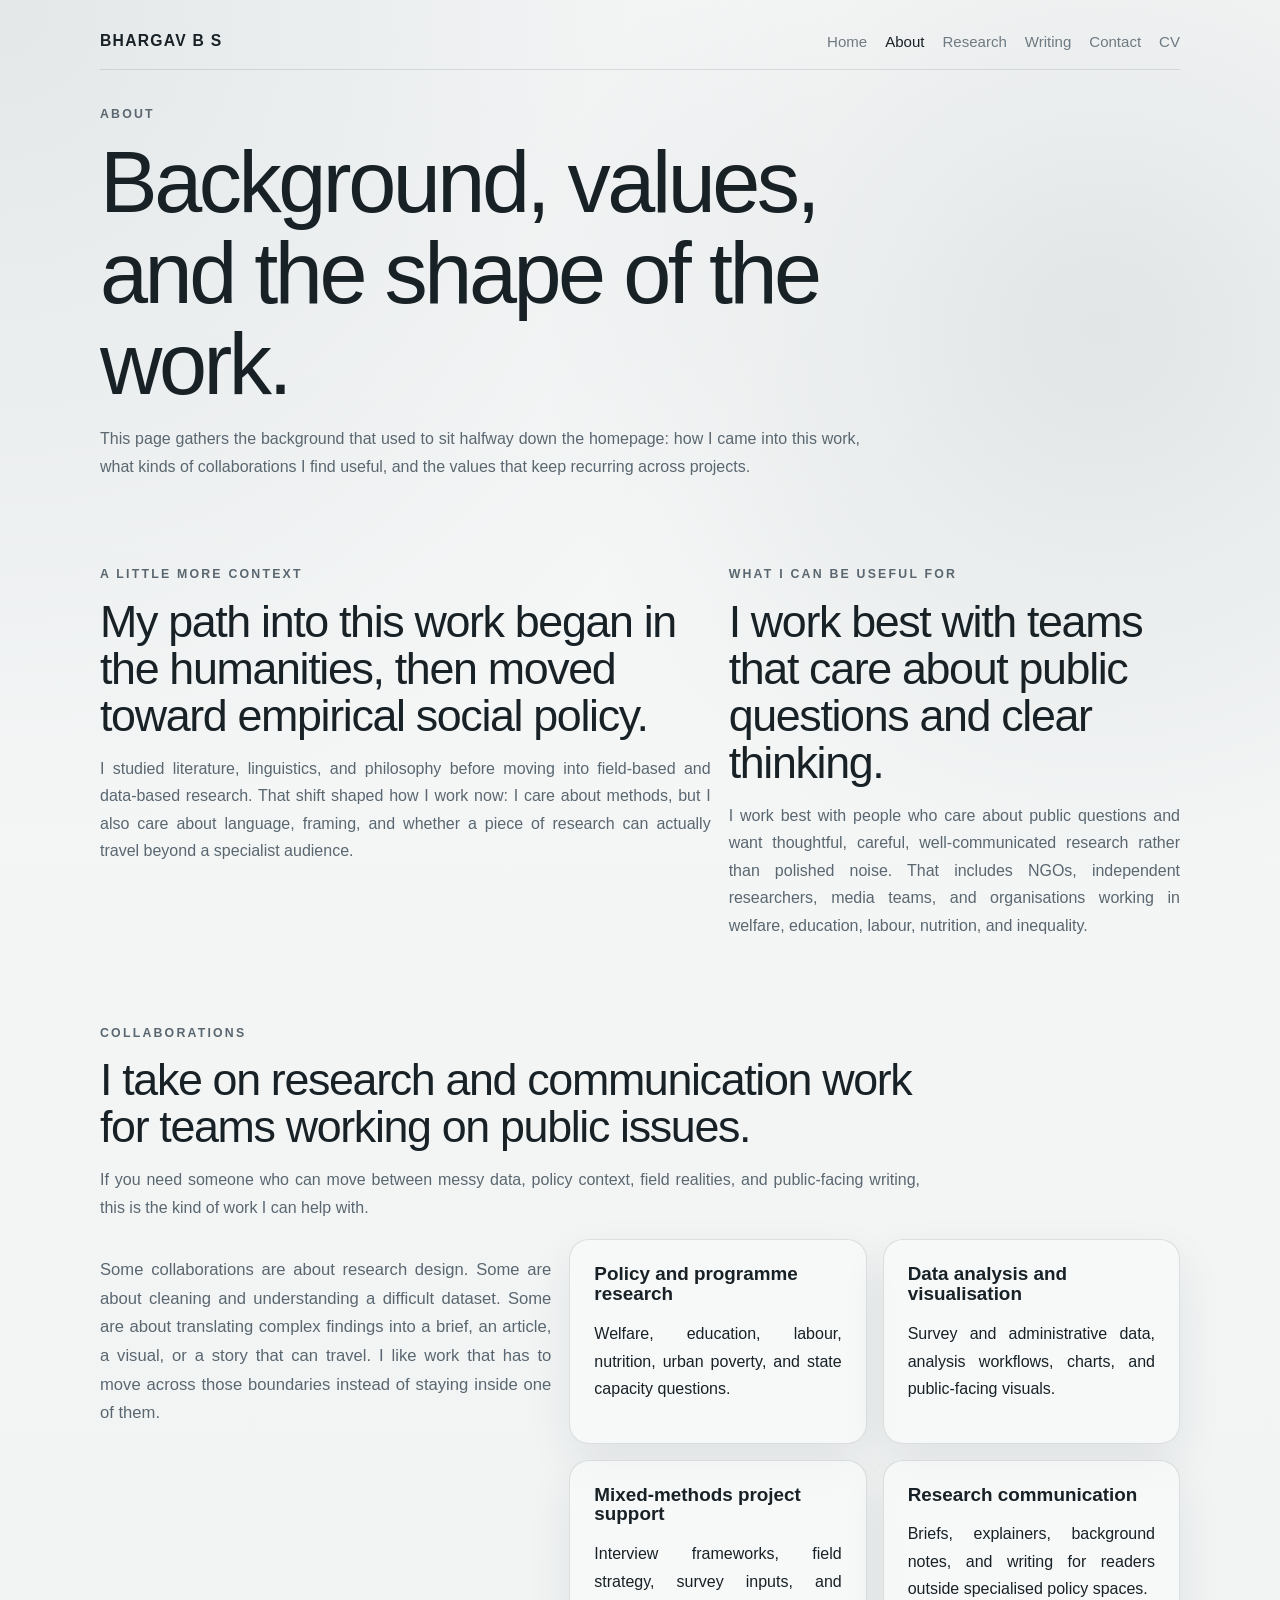
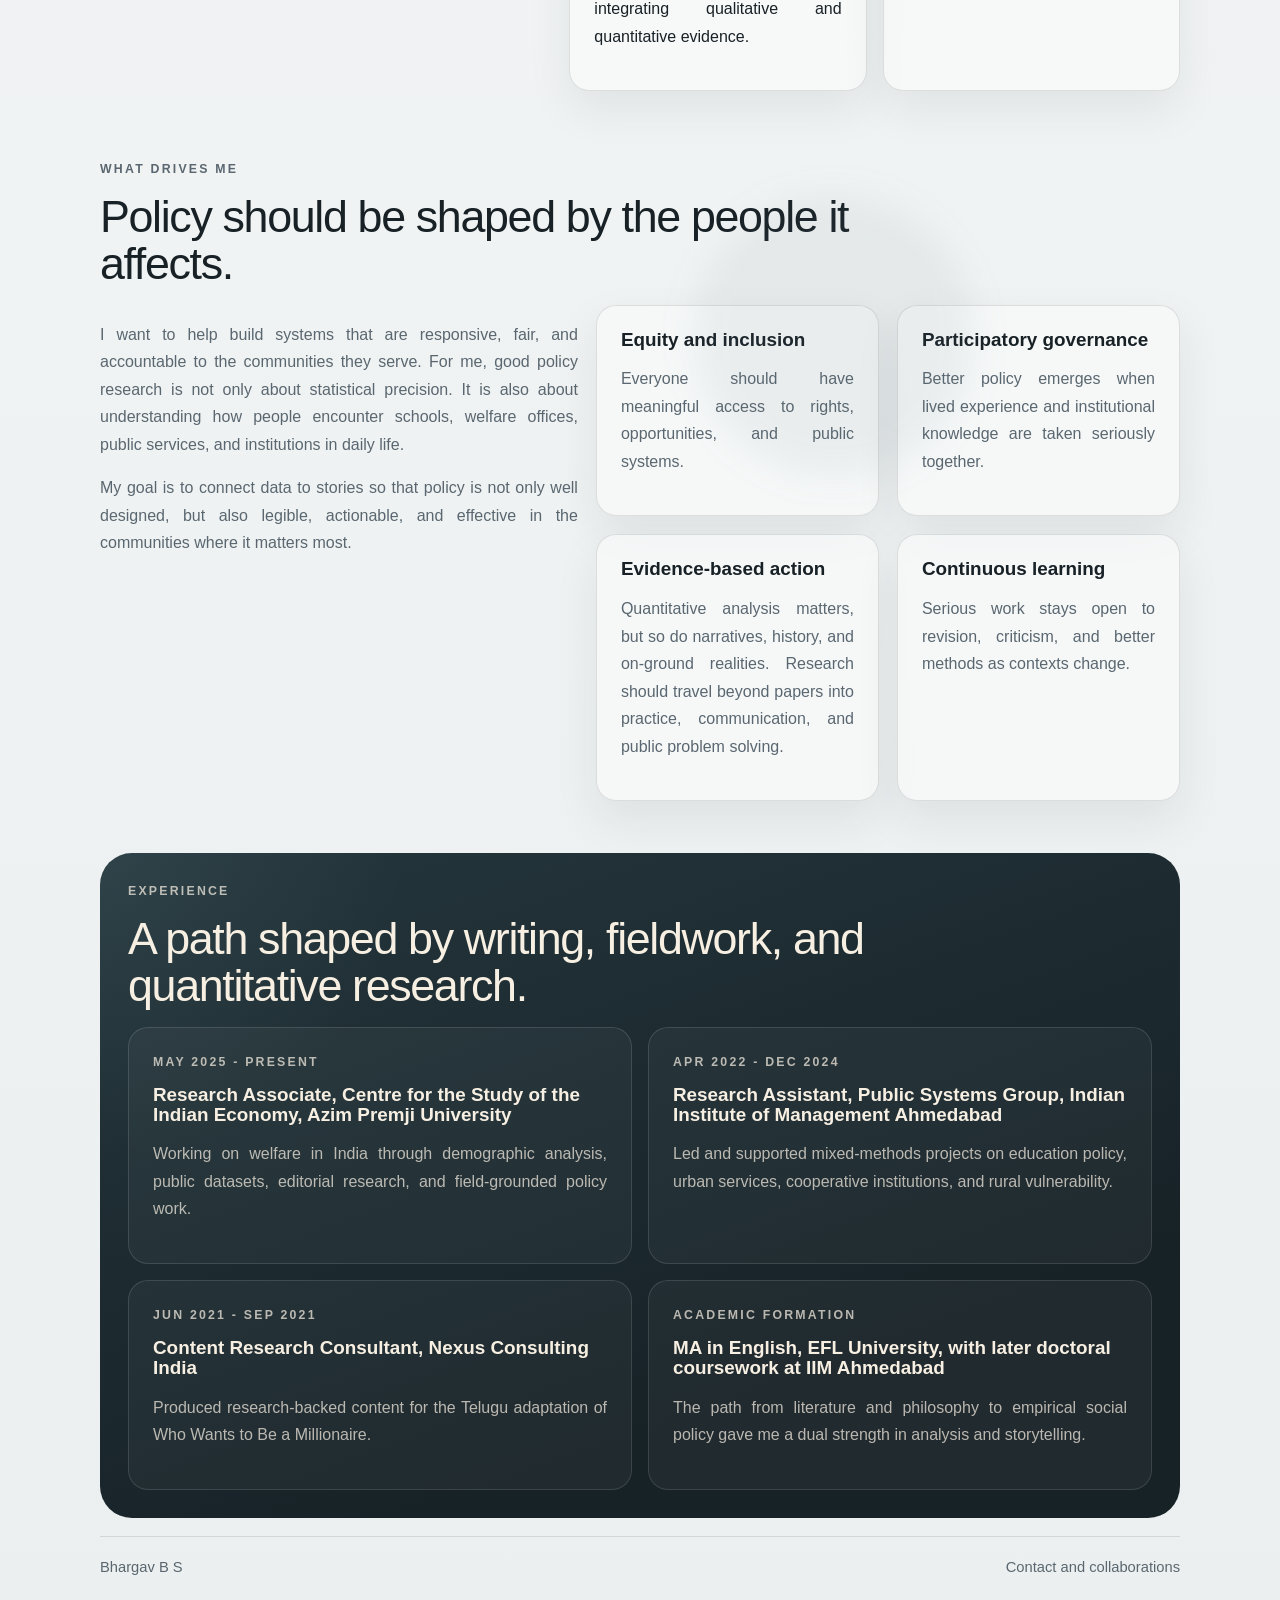
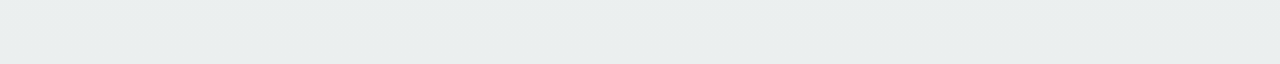
==== about.html @ d03ffecb "Convert site to multipage layout" ====
<!DOCTYPE html>
<html lang="en">
<head>
  <meta charset="UTF-8">
  <meta name="viewport" content="width=device-width, initial-scale=1.0">
  <title>About | Bhargav B S</title>
  <meta
    name="description"
    content="Background, values, collaborations, and experience for Bhargav B S."
  >
  <link rel="stylesheet" href="styles.css">
</head>
<body>
  <div class="page-shell">
    <header class="site-header">
      <a class="brand" href="index.html">Bhargav B S</a>
      <nav class="site-nav" aria-label="Primary navigation">
        <a href="index.html">Home</a>
        <a href="about.html" aria-current="page">About</a>
        <a href="research.html">Research</a>
        <a href="writing.html">Writing</a>
        <a href="contact.html">Contact</a>
        <a href="assets/Bhargav_CV_Jan_2026.pdf" target="_blank" rel="noreferrer">CV</a>
      </nav>
    </header>

    <main>
      <section class="section page-intro">
        <p class="section-label">About</p>
        <h1>Background, values, and the shape of the work.</h1>
        <p>
          This page gathers the background that used to sit halfway down the homepage: how I came into this work,
          what kinds of collaborations I find useful, and the values that keep recurring across projects.
        </p>
      </section>

      <section class="section intro-grid">
        <article class="intro-card intro-card-large">
          <p class="section-label">A little more context</p>
          <h2>My path into this work began in the humanities, then moved toward empirical social policy.</h2>
          <p>
            I studied literature, linguistics, and philosophy before moving into field-based and data-based research.
            That shift shaped how I work now: I care about methods, but I also care about language, framing, and whether
            a piece of research can actually travel beyond a specialist audience.
          </p>
        </article>
        <article class="intro-card">
          <p class="section-label">What I can be useful for</p>
          <h2>I work best with teams that care about public questions and clear thinking.</h2>
          <p>
            I work best with people who care about public questions and want thoughtful, careful, well-communicated
            research rather than polished noise. That includes NGOs, independent researchers, media teams, and
            organisations working in welfare, education, labour, nutrition, and inequality.
          </p>
        </article>
      </section>

      <section class="section" id="services">
        <div class="section-heading">
          <p class="section-label">Collaborations</p>
          <h2>I take on research and communication work for teams working on public issues.</h2>
          <p>
            If you need someone who can move between messy data, policy context, field realities, and public-facing
            writing, this is the kind of work I can help with.
          </p>
        </div>
        <div class="service-columns">
          <div class="service-copy">
            <p>
              Some collaborations are about research design. Some are about cleaning and understanding a difficult
              dataset. Some are about translating complex findings into a brief, an article, a visual, or a story that
              can travel. I like work that has to move across those boundaries instead of staying inside one of them.
            </p>
          </div>
          <div class="service-list" aria-label="Service areas">
            <article class="service-item">
              <h3>Policy and programme research</h3>
              <p>Welfare, education, labour, nutrition, urban poverty, and state capacity questions.</p>
            </article>
            <article class="service-item">
              <h3>Data analysis and visualisation</h3>
              <p>Survey and administrative data, analysis workflows, charts, and public-facing visuals.</p>
            </article>
            <article class="service-item">
              <h3>Mixed-methods project support</h3>
              <p>Interview frameworks, field strategy, survey inputs, and integrating qualitative and quantitative evidence.</p>
            </article>
            <article class="service-item">
              <h3>Research communication</h3>
              <p>Briefs, explainers, background notes, and writing for readers outside specialised policy spaces.</p>
            </article>
          </div>
        </div>
      </section>

      <section class="section section-accent">
        <div class="section-heading">
          <p class="section-label">What Drives Me</p>
          <h2>Policy should be shaped by the people it affects.</h2>
        </div>
        <div class="vision-layout">
          <div class="vision-copy">
            <p>
              I want to help build systems that are responsive, fair, and accountable to the communities they serve.
              For me, good policy research is not only about statistical precision. It is also about understanding how
              people encounter schools, welfare offices, public services, and institutions in daily life.
            </p>
            <p>
              My goal is to connect data to stories so that policy is not only well designed, but also legible,
              actionable, and effective in the communities where it matters most.
            </p>
          </div>
          <div class="values-grid">
            <article class="value-card">
              <h3>Equity and inclusion</h3>
              <p>Everyone should have meaningful access to rights, opportunities, and public systems.</p>
            </article>
            <article class="value-card">
              <h3>Participatory governance</h3>
              <p>Better policy emerges when lived experience and institutional knowledge are taken seriously together.</p>
            </article>
            <article class="value-card">
              <h3>Evidence-based action</h3>
              <p>Quantitative analysis matters, but so do narratives, history, and on-ground realities. Research should travel beyond papers into practice, communication, and public problem solving.</p>
            </article>
            <article class="value-card">
              <h3>Continuous learning</h3>
              <p>Serious work stays open to revision, criticism, and better methods as contexts change.</p>
            </article>
          </div>
        </div>
      </section>

      <section class="section section-dark">
        <div class="section-heading">
          <p class="section-label">Experience</p>
          <h2>A path shaped by writing, fieldwork, and quantitative research.</h2>
        </div>
        <div class="timeline">
          <article class="timeline-item">
            <p class="timeline-date">May 2025 - Present</p>
            <h3>Research Associate, Centre for the Study of the Indian Economy, Azim Premji University</h3>
            <p>Working on welfare in India through demographic analysis, public datasets, editorial research, and field-grounded policy work.</p>
          </article>
          <article class="timeline-item">
            <p class="timeline-date">Apr 2022 - Dec 2024</p>
            <h3>Research Assistant, Public Systems Group, Indian Institute of Management Ahmedabad</h3>
            <p>Led and supported mixed-methods projects on education policy, urban services, cooperative institutions, and rural vulnerability.</p>
          </article>
          <article class="timeline-item">
            <p class="timeline-date">Jun 2021 - Sep 2021</p>
            <h3>Content Research Consultant, Nexus Consulting India</h3>
            <p>Produced research-backed content for the Telugu adaptation of Who Wants to Be a Millionaire.</p>
          </article>
          <article class="timeline-item">
            <p class="timeline-date">Academic formation</p>
            <h3>MA in English, EFL University, with later doctoral coursework at IIM Ahmedabad</h3>
            <p>The path from literature and philosophy to empirical social policy gave me a dual strength in analysis and storytelling.</p>
          </article>
        </div>
      </section>
    </main>

    <footer class="site-footer">
      <span>Bhargav B S</span>
      <a href="contact.html">Contact and collaborations</a>
    </footer>
  </div>
</body>
</html>
---- styles.css ----
:root {
  --bg: #eef1f1;
  --bg-soft: #f7f8f8;
  --surface: rgba(250, 251, 251, 0.68);
  --surface-strong: rgba(252, 253, 253, 0.9);
  --ink: #182126;
  --ink-soft: #5a6770;
  --line: rgba(24, 33, 38, 0.12);
  --accent: #58727c;
  --accent-deep: #34505c;
  --forest: #2f4a52;
  --shadow: 0 18px 45px rgba(30, 42, 48, 0.08);
  --radius-lg: 28px;
  --radius-md: 20px;
  --radius-sm: 14px;
}

* {
  box-sizing: border-box;
}

html {
  scroll-behavior: smooth;
}

body {
  margin: 0;
  font-family: "Segoe UI", "Helvetica Neue", Arial, sans-serif;
  color: var(--ink);
  background:
    radial-gradient(circle at top left, rgba(88, 114, 124, 0.12), transparent 24%),
    radial-gradient(circle at 86% 10%, rgba(47, 74, 82, 0.1), transparent 18%),
    linear-gradient(180deg, #f7f8f8 0%, #ebefef 100%);
  line-height: 1.72;
}

img {
  display: block;
  max-width: 100%;
}

a {
  color: inherit;
}

.page-shell {
  width: min(1080px, calc(100% - 40px));
  margin: 0 auto;
  padding-bottom: 56px;
}

.site-header {
  position: static;
  display: flex;
  align-items: center;
  justify-content: space-between;
  gap: 16px;
  margin: 20px 0 12px;
  padding: 8px 0 14px;
  border-bottom: 1px solid var(--line);
}

.brand,
.site-nav a,
.button,
.contact-card a {
  text-decoration: none;
}

.brand {
  font-size: 0.98rem;
  font-weight: 700;
  letter-spacing: 0.08em;
  text-transform: uppercase;
}

.site-nav {
  display: flex;
  flex-wrap: wrap;
  gap: 18px;
}

.site-nav a {
  font-size: 0.94rem;
  color: var(--ink-soft);
  opacity: 0.86;
}

.site-nav a[aria-current="page"] {
  color: var(--ink);
  opacity: 1;
}

.section {
  padding: 34px 0;
}

.page-intro {
  max-width: 760px;
  padding-top: 22px;
}

.page-intro h1 {
  margin-bottom: 12px;
}

.page-intro p {
  color: var(--ink-soft);
  text-align: justify;
  text-justify: inter-word;
}

.hero {
  display: grid;
  grid-template-columns: minmax(0, 1.35fr) minmax(280px, 0.65fr);
  gap: 20px;
  align-items: start;
  min-height: auto;
  padding-top: 18px;
}

.hero-copy,
.hero-panel {
  padding: 0;
  background: transparent;
  border: none;
  box-shadow: none;
}

.hero-copy {
  animation: rise 700ms ease both;
}

.hero-panel {
  display: grid;
  gap: 16px;
  animation: rise 900ms ease both;
}

.eyebrow,
.section-label,
.card-kicker,
.timeline-date,
.portrait-label,
.spotlight-label {
  margin: 0 0 12px;
  color: var(--accent-deep);
  font-size: 0.77rem;
  font-weight: 700;
  letter-spacing: 0.18em;
  text-transform: uppercase;
}

h1,
h2,
h3 {
  margin: 0;
  line-height: 1.05;
}

h1,
h2 {
  font-family: inherit;
  font-weight: 500;
}

h1 {
  font-size: clamp(3.5rem, 8vw, 5.4rem);
  letter-spacing: -0.04em;
  margin-bottom: 16px;
}

h2 {
  font-size: clamp(1.8rem, 3.5vw, 2.9rem);
  letter-spacing: -0.03em;
}

h3 {
  font-size: 1.18rem;
  font-weight: 600;
  margin-bottom: 10px;
}

.hero-role {
  font-size: clamp(1.2rem, 2vw, 1.55rem);
  font-weight: 650;
  line-height: 1.28;
  margin: 0 0 20px;
}

.hero-summary,
.section-heading p,
.timeline-item p,
.publication-list,
.contact-card p,
.vision-copy p,
.intro-card p,
.value-card p,
.portrait-note {
  color: var(--ink-soft);
}
.hero-summary,
.section-heading p,
.timeline-item p,
.contact-card p,
.vision-copy p,
.intro-card p,
.value-card p,
.service-copy,
.service-item p,
.strand p,
.publication-note,
.publication-list,
.football-figure figcaption,
.research-feature-copy p {
  text-align: justify;
  text-justify: inter-word;
}

.hero-summary {
  font-size: 1.02rem;
}

.hero-summary-soft {
  margin-top: 14px;
}

.hero-actions {
  display: flex;
  flex-wrap: wrap;
  gap: 12px;
  margin: 28px 0 26px;
}

.button {
  display: inline-flex;
  align-items: center;
  justify-content: center;
  min-height: 44px;
  padding: 0 16px;
  border-radius: 999px;
  font-weight: 700;
  transition: transform 180ms ease, background 180ms ease, color 180ms ease;
}

.button:hover,
.button:focus-visible {
  transform: translateY(-2px);
}

.button-primary {
  background: var(--ink);
  color: #fffaf0;
}

.button-secondary {
  background: transparent;
  border: 1px solid var(--line);
}

.hero-links {
  display: grid;
  gap: 6px;
  margin-top: 6px;
  color: var(--ink-soft);
  font-size: 0.92rem;
}

.hero-links span {
  width: fit-content;
  padding-bottom: 2px;
  border-bottom: 1px solid rgba(24, 33, 38, 0.12);
}

.portrait-card,
.service-item,
.strand {
  padding: 26px;
  border-radius: var(--radius-md);
  background: var(--surface-strong);
  border: 1px solid var(--line);
  box-shadow: var(--shadow);
}

.portrait-placeholder {
  display: grid;
  place-items: center;
  min-height: 280px;
  margin: 14px 0;
  border-radius: 22px;
  background:
    linear-gradient(135deg, rgba(88, 114, 124, 0.14), rgba(47, 74, 82, 0.18)),
    linear-gradient(180deg, #f1f4f4, #dde5e6);
  font-family: inherit;
  font-weight: 600;
  font-size: 5rem;
  letter-spacing: -0.08em;
}

.portrait-image {
  width: 100%;
  height: 420px;
  margin: 14px 0;
  border-radius: 22px;
  object-fit: cover;
  object-position: center 30%;
  border: 1px solid var(--line);
}

.intro-grid,
.contact-grid {
  display: grid;
  grid-template-columns: 1.15fr 0.85fr;
  gap: 18px;
}

.intro-card,
.contact-card,
.publication-group,
.timeline-item {
  border-radius: var(--radius-md);
  padding: 0;
  background: transparent;
  border: none;
  box-shadow: none;
}

.intro-card-large {
  background: transparent;
}

.section-heading {
  max-width: 820px;
  margin-bottom: 18px;
}

.section-heading h2 {
  margin-bottom: 12px;
}

.service-columns,
.values-grid,
.publication-groups {
  display: grid;
  gap: 18px;
}

.service-columns {
  grid-template-columns: 0.85fr 1.15fr;
}

.value-card,
.service-item,
.strand {
  border-radius: var(--radius-md);
  padding: 24px;
  background: var(--surface);
  border: 1px solid var(--line);
  box-shadow: var(--shadow);
}

.service-copy {
  max-width: 34rem;
  font-size: 1.04rem;
  color: var(--ink-soft);
}

.service-list {
  display: grid;
  grid-template-columns: repeat(2, minmax(0, 1fr));
  gap: 16px;
}

.service-item h3 a {
  text-decoration: none;
}

.section-accent {
  position: relative;
}

.section-accent::before {
  content: "";
  position: absolute;
  inset: 10% 0 auto 55%;
  width: 280px;
  height: 280px;
  border-radius: 50%;
  background: rgba(88, 114, 124, 0.08);
  filter: blur(18px);
  pointer-events: none;
}

.vision-layout {
  display: grid;
  grid-template-columns: 0.9fr 1.1fr;
  gap: 18px;
}

.vision-copy {
  padding: 0;
  border-radius: 0;
  background: transparent;
  border: none;
  box-shadow: none;
}

.values-grid {
  grid-template-columns: repeat(2, minmax(0, 1fr));
}

.research-feature {
  display: grid;
  grid-template-columns: 1fr 0.88fr;
  gap: 18px;
  align-items: center;
  margin-bottom: 18px;
}

.research-feature-copy {
  max-width: 40rem;
}

.research-strands {
  display: grid;
  grid-template-columns: repeat(3, minmax(0, 1fr));
  gap: 16px;
}

.research-figure {
  margin: 0;
}

.research-figure img {
  width: 100%;
  border-radius: 18px;
  border: 1px solid var(--line);
  box-shadow: var(--shadow);
}

.research-figure figcaption {
  margin-top: 10px;
  font-size: 0.9rem;
  color: var(--ink-soft);
}

.section-dark {
  color: #f7efe2;
}

.section-dark .section-heading p,
.section-dark .timeline-item p,
.section-dark .timeline-date {
  color: rgba(247, 239, 226, 0.72);
}

.section-dark .timeline-item,
.section-dark .section-heading {
  position: relative;
  z-index: 1;
}

.section-dark {
  margin: 18px 0;
  padding: 28px;
  border-radius: 32px;
  background:
    radial-gradient(circle at top left, rgba(116, 146, 156, 0.14), transparent 24%),
    linear-gradient(160deg, #24363c, #172227 74%);
}

.timeline {
  display: grid;
  grid-template-columns: repeat(2, minmax(0, 1fr));
  gap: 16px;
}

.section-dark .timeline-item {
  padding: 24px;
  background: rgba(255, 255, 255, 0.04);
  border: 1px solid rgba(255, 255, 255, 0.12);
  border-radius: var(--radius-md);
  box-shadow: none;
}

.publication-groups {
  grid-template-columns: 1fr;
}

.publication-list {
  margin: 12px 0 0;
  padding-left: 18px;
}

.publication-note {
  margin: 10px 0 0;
  color: var(--ink-soft);
}

.football-grid {
  display: grid;
  grid-template-columns: repeat(2, minmax(0, 1fr));
  gap: 14px;
  margin-top: 14px;
}

.football-figure {
  margin: 0;
  padding: 16px;
  border: 1px solid var(--line);
  border-radius: 14px;
  background: var(--surface);
}

.football-figure img {
  width: 100%;
  border-radius: 10px;
  border: 1px solid var(--line);
}

.football-figure figcaption {
  margin-top: 10px;
  font-size: 0.92rem;
  color: var(--ink-soft);
  text-align: justify;
  text-justify: inter-word;
}

.publication-group {
  padding-top: 8px;
  border-top: 1px solid var(--line);
}
.vision-copy p,
.value-card p,
.timeline-item p,
.contact-card p,
.service-item p,
.strand p {
  text-align: justify;
  text-justify: inter-word;
}

.publication-list li + li {
  margin-top: 12px;
}

.publication-list.compact li + li {
  margin-top: 10px;
}

.contact-name {
  margin: 0 0 12px;
  font-family: inherit;
  font-size: 2rem;
  font-weight: 600;
}

.contact-card {
  padding-top: 10px;
}

.contact-card > a {
  display: block;
  width: fit-content;
  margin-top: 10px;
  font-weight: 700;
}

.site-footer {
  display: flex;
  justify-content: space-between;
  gap: 12px;
  padding: 18px 0 28px;
  border-top: 1px solid var(--line);
  color: var(--ink-soft);
  font-size: 0.92rem;
}

.site-footer a {
  text-decoration: none;
}

@keyframes rise {
  from {
    opacity: 0;
    transform: translateY(22px);
  }

  to {
    opacity: 1;
    transform: translateY(0);
  }
}

@media (max-width: 1024px) {
  .hero,
  .intro-grid,
  .service-columns,
  .contact-grid,
  .vision-layout,
  .research-feature,
  .timeline {
    grid-template-columns: 1fr;
  }

  .service-list,
  .research-strands {
    grid-template-columns: repeat(2, minmax(0, 1fr));
  }
}

@media (max-width: 720px) {
  .page-shell {
    width: min(100% - 18px, 100%);
  }

  .site-header {
    padding: 0 0 16px;
  }

  .site-footer {
    flex-direction: column;
  }

  .hero-copy,
  .hero-panel,
  .section-dark,
  .service-item,
  .strand,
  .value-card,
  .intro-card,
  .contact-card,
  .timeline-item,
  .publication-group,
  .vision-copy {
    padding: 16px;
  }

  .service-list,
  .research-strands,
  .football-grid,
  .values-grid {
    grid-template-columns: 1fr;
  }

  .service-list {
    gap: 16px;
  }

  h1 {
    font-size: clamp(3rem, 16vw, 4.2rem);
  }

  .hero-role {
    max-width: none;
  }

  .portrait-placeholder {
    min-height: 220px;
  }

  .portrait-image {
    height: 340px;
  }
}
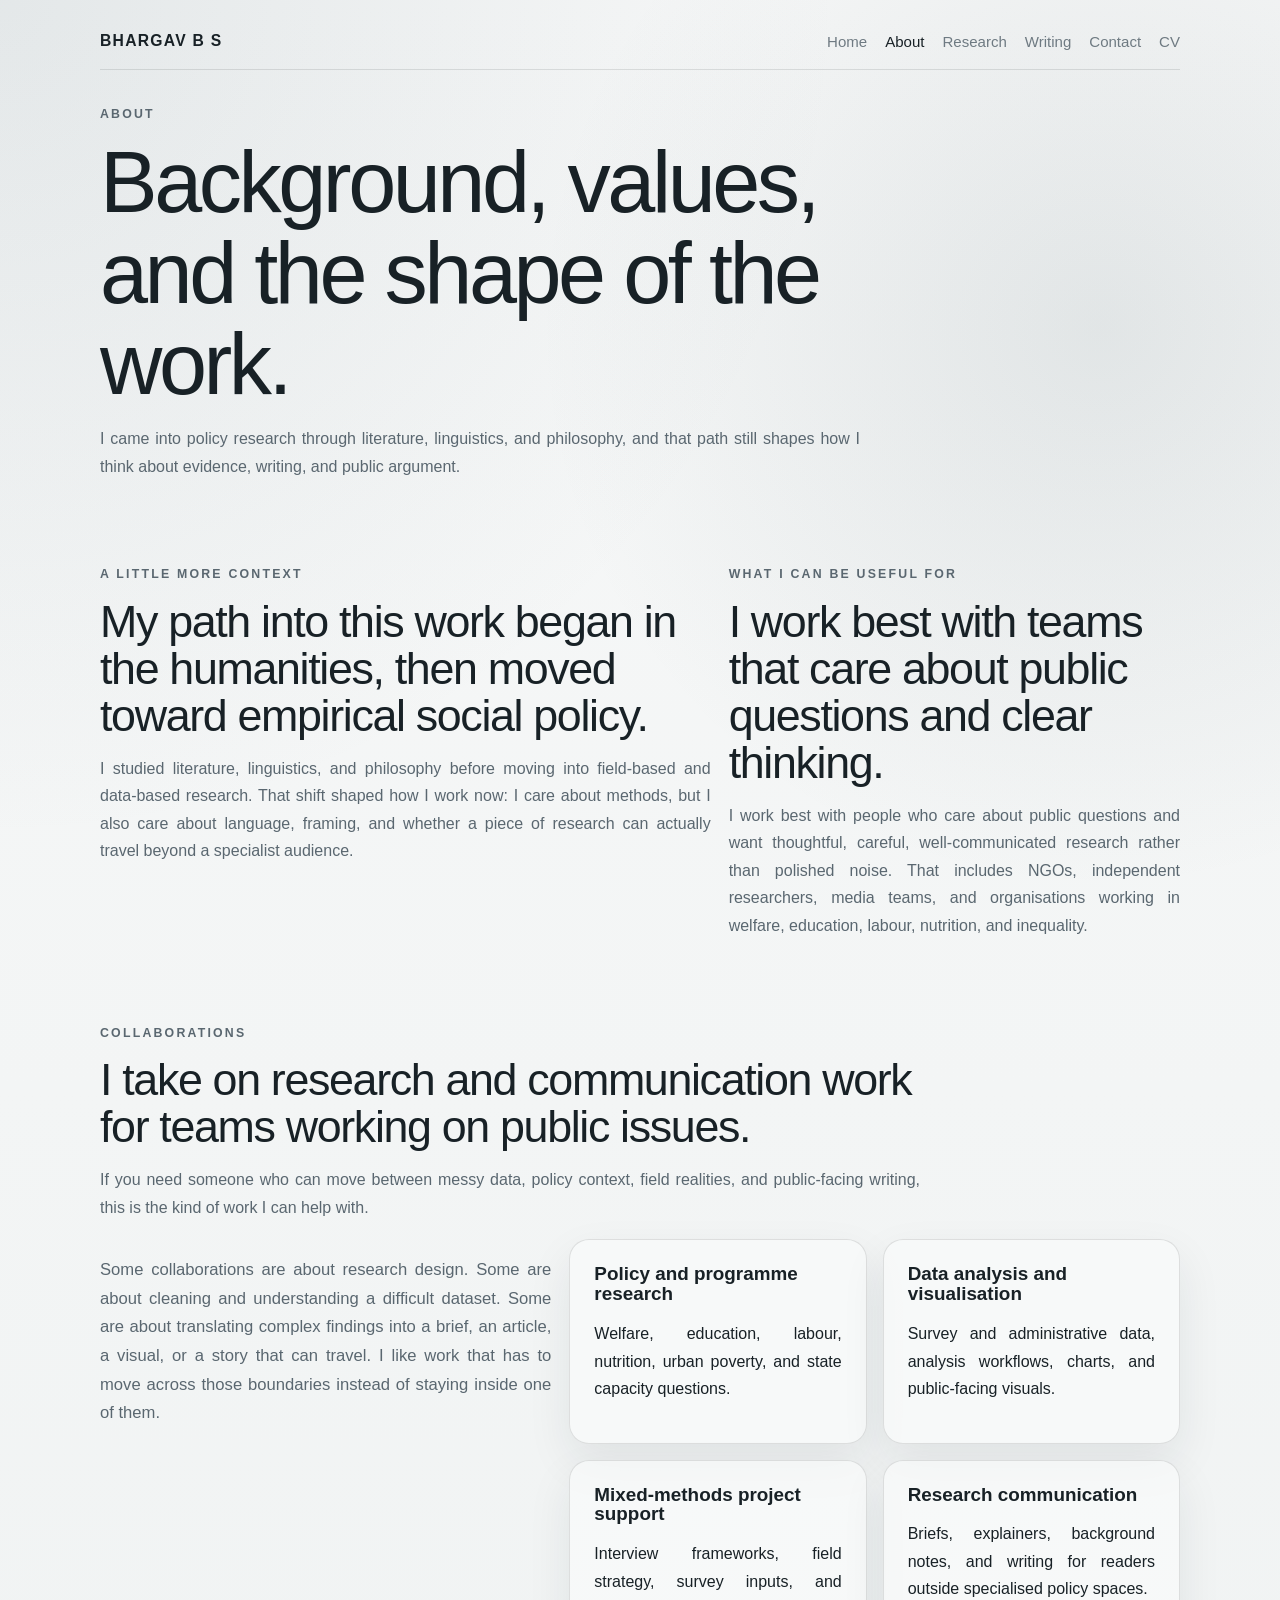
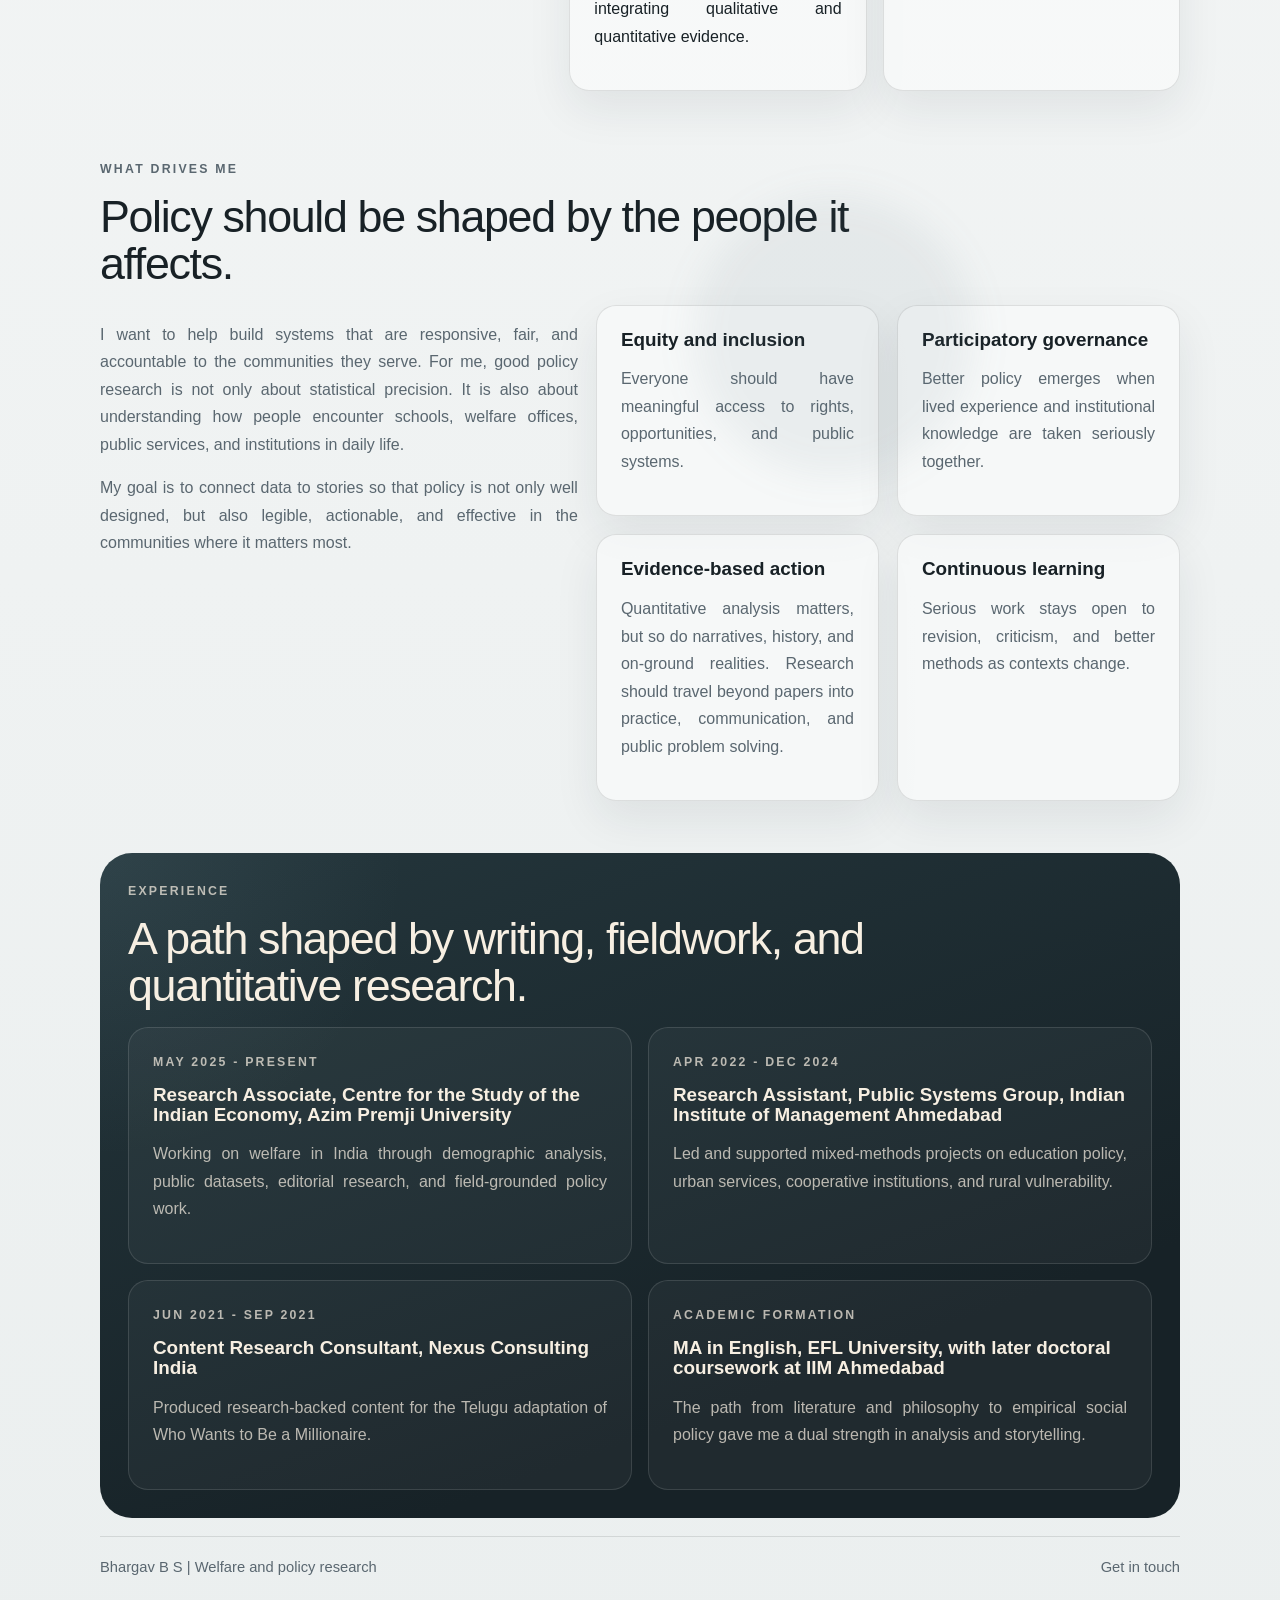
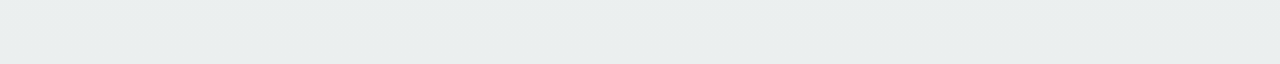
==== commit 3628a3d1: "Replace meta page copy" ====
--- a/about.html
+++ b/about.html
@@ -29,8 +29,8 @@
         <p class="section-label">About</p>
         <h1>Background, values, and the shape of the work.</h1>
         <p>
-          This page gathers the background that used to sit halfway down the homepage: how I came into this work,
-          what kinds of collaborations I find useful, and the values that keep recurring across projects.
+          I came into policy research through literature, linguistics, and philosophy, and that path still shapes how
+          I think about evidence, writing, and public argument.
         </p>
       </section>
 
@@ -162,8 +162,8 @@
     </main>
 
     <footer class="site-footer">
-      <span>Bhargav B S</span>
-      <a href="contact.html">Contact and collaborations</a>
+      <span>Bhargav B S | Welfare and policy research</span>
+      <a href="contact.html">Get in touch</a>
     </footer>
   </div>
 </body>
